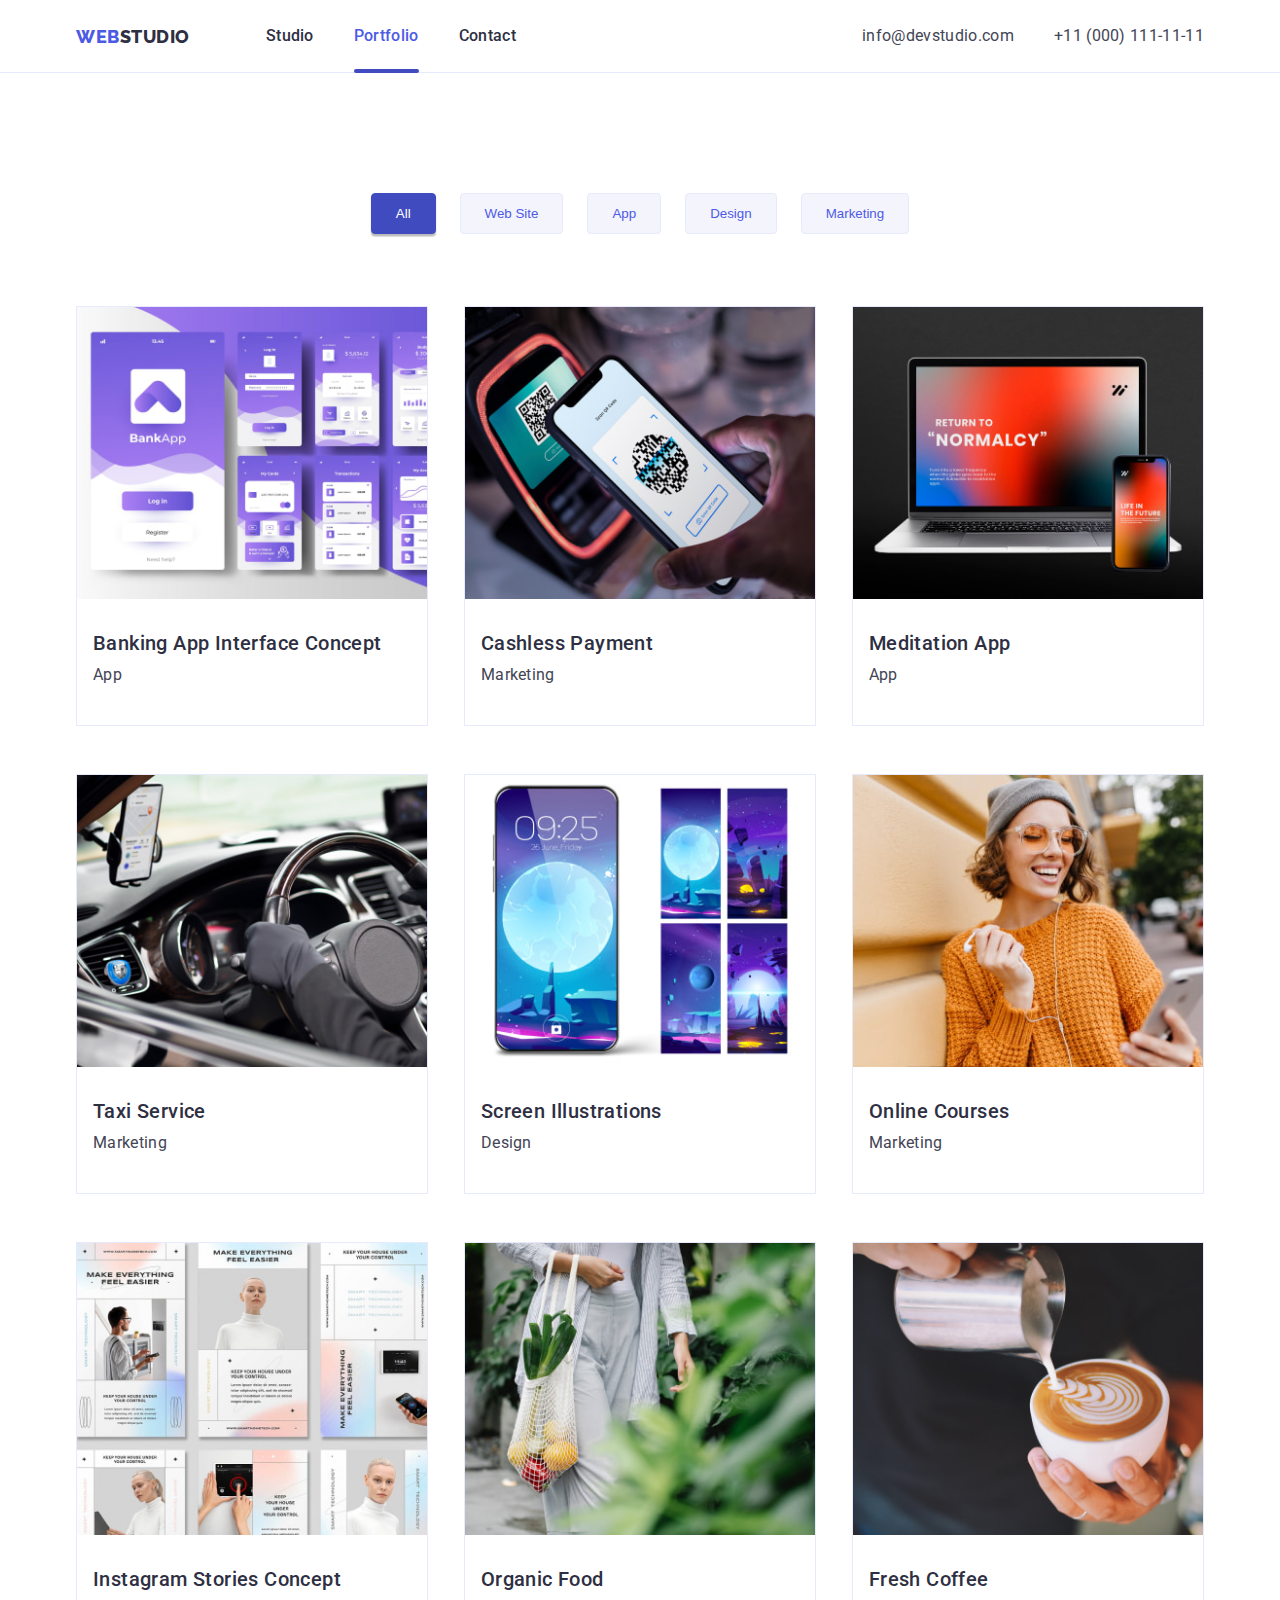
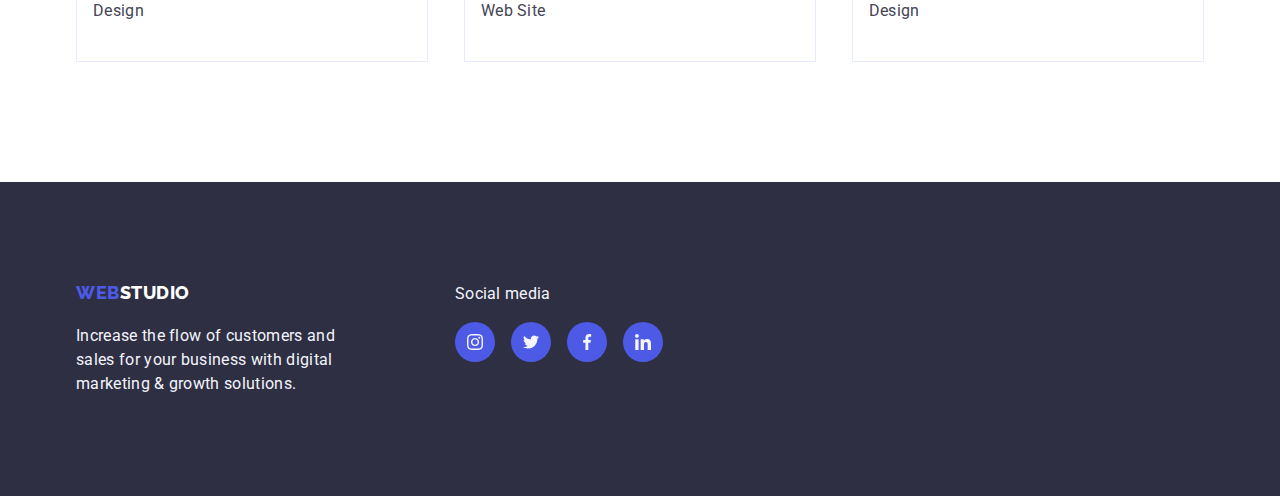
==== portfolio.html @ 749412f4 "copy hw4 files" ====
<!DOCTYPE html>
<html lang="en">

<head>
  <meta charset="UTF-8" />
  <meta name="viewport" content="width=device-width, initial-scale=1.0" />
  <title>WEBSTUDIO</title>
  <meta name="description" content="" />

  <link rel="stylesheet" href="css/styles.css" />
  <link href="https://fonts.googleapis.com/css2?family=Raleway:wght@800&family=Roboto:wght@400;500;700;900&display=swap"
    rel="stylesheet" />
  <link rel="stylesheet" href="https://cdnjs.cloudflare.com/ajax/libs/modern-normalize/2.0.0/modern-normalize.min.css"
    integrity="sha512-4xo8blKMVCiXpTaLzQSLSw3KFOVPWhm/TRtuPVc4WG6kUgjH6J03IBuG7JZPkcWMxJ5huwaBpOpnwYElP/m6wg=="
    crossorigin="anonymous" referrerpolicy="no-referrer" />
</head>

<body>
  <!-- Header Section -->
  <header class="header">
    <div class="container header-container">
      <nav class="main-header-nav">
        <!-- Nav bar -->
        <a href="/goit-markup-hw-04/index.html" class="nav-logo">
          <span class="logo-web">WEB</span>STUDIO
        </a>

        <ul class="main-header-menu">
          <li class="main-header-menu-item">
            <a class="main-header-menu-link" href="/goit-markup-hw-04/index.html">Studio</a>
          </li>
          <li class="main-header-menu-item">
            <a class="main-header-menu-link active" href="/goit-markup-hw-04/portfolio.html">Portfolio</a>
          </li>
          <li class="main-header-menu-item">
            <a class="main-header-menu-link" href="/goit-markup-hw-04/">Contact</a>
          </li>
        </ul>
      </nav>
      <address class="main-header-address">
        <a class="main-header-menu-tel-link" href="mailto:info@devstudio.com">info@devstudio.com</a>
        <a class="main-header-menu-num-link" href="tel:+110001111111">+11 (000) 111-11-11</a>
      </address>
    </div>
  </header>
  <main class="porfolio-main">
    <section class="portfolio">
      <div class="container">
        <h2 class="portfolio-title" hidden>Our Services and Products</h2>
        <ul class="filter-list">
          <li class="filter-list-item">
            <button id="all" class="portfolio-filter-button active" type="button">
              All
            </button>
          </li>
          <li class="filter-list-item">
            <button id="website" class="portfolio-filter-button" type="button">
              Web Site
            </button>
          </li>
          <li>
            <button id="app" class="portfolio-filter-button" type="button">
              App
            </button>
          </li>
          <li class="filter-list-item">
            <button id="design" class="portfolio-filter-button" type="button">
              Design
            </button>
          </li>
          <li class="filter-list-item">
            <button id="marketing" class="portfolio-filter-button" type="button">
              Marketing
            </button>
          </li>
        </ul>

        <ul class="portfolio-list">
          <li class="portfolio-list-item">
            <img src="images/banking-app-ui.jpg" alt="Bank App UI mockups with purple color family" />
            <div class="porfolio-list-details">
              <h3 class="portfolio-name">Banking App Interface Concept</h3>
              <p class="portfolio-type" data-category="App">App</p>
            </div>
          </li>
          <li class="portfolio-list-item">
            <img class="portfolio-item-image" src="images/cashless-payment.jpg"
              alt="a phone scanning QR code to make a transaction" />
            <div class="porfolio-list-details">
              <h3 class="portfolio-name">Cashless Payment</h3>
              <p class="portfolio-type" data-category="Marketing">Marketing</p>
            </div>
          </li>
          <li class="portfolio-list-item">
            <img class="portfolio-item-image" src="images/meditation-app.jpg"
              alt="Laptop and Phone Screen mockup with 'return to normalcy' text on it" />
            <div class="porfolio-list-details">
              <h3 class="portfolio-name">Meditation App</h3>
              <p class="portfolio-type" data-category="App">App</p>
            </div>
          </li>
          <li class="portfolio-list-item">
            <img class="portfolio-item-image" src="images/taxi-service.jpg"
              alt="Car's turning wheel with a phone holder hanging on the leftside frontview of the driver" />
            <div class="porfolio-list-details">
              <h3 class="portfolio-name">Taxi Service</h3>
              <p class="portfolio-type" data-category="Marketing">Marketing</p>
            </div>
          </li>
          <li class="portfolio-list-item">
            <img class="portfolio-item-image" src="images/screen-illustrations.jpg"
              alt="Moon light design graphics on a phone screen mockups" />
            <div class="porfolio-list-details">
              <h3 class="portfolio-name">Screen Illustrations</h3>
              <p class="portfolio-type" data-category="Design">Design</p>
            </div>
          </li>
          <li class="portfolio-list-item">
            <img class="portfolio-item-image" src="images/online-courses.jpg"
              alt="A happy woman wearing her clear eyeglasses, gray bonnet and orange knitted clothes holding her phone and right pair of her wired earphones" />
            <div class="porfolio-list-details">
              <h3 class="portfolio-name">Online Courses</h3>
              <p class="portfolio-type" data-category="Marketing">Marketing</p>
            </div>
          </li>
          <li class="portfolio-list-item">
            <img class="portfolio-item-image" src="images/insta-stories-concept.jpg"
              alt="A website design for social media content" />
            <div class="porfolio-list-details">
              <h3 class="portfolio-name">Instagram Stories Concept</h3>
              <p class="portfolio-type" data-category="Design">Design</p>
            </div>
          </li>
          <li class="portfolio-list-item">
            <img class="portfolio-item-image" src="images/organic-food.jpg"
              alt="Woman carrying fruits and Green leafy vegtables on a plastic bag" />
            <div class="porfolio-list-details">
              <h3 class="portfolio-name">Organic Food</h3>
              <p class="portfolio-type" data-category="Web Site">Web Site</p>
            </div>
          </li>
          <li class="portfolio-list-item">
            <img class="portfolio-item-image" src="images/fresh-coffee.jpg"
              alt="Moon light design graphics on a phone screen mockups" />
            <div class="porfolio-list-details">
              <h3 class="portfolio-name">Fresh Coffee</h3>
              <p class="portfolio-type" data-category="Design">Design</p>
            </div>
          </li>
        </ul>
      </div>
    </section>
  </main>


  <!-- Footer section -->
  <footer class="main-footer-section">
    <div class="footer-container container">
      <div class="footer-logo-wrapper">
        <a href="/goit-markup-hw-01/" class="footer-logo">
          <span class="footerlogo-web">WEB</span><span class="footerlogo-studio">STUDIO</span>
        </a>
        <p class="footer-text">
          Increase the flow of customers and <br />sales for your business with
          digital <br />marketing & growth solutions.
        </p>
      </div>
      <div class="footer-social-wrapper">
        <p class="footer-social-text">Social media</p>
        <ul class="footer-social-list">
          <li class="footer-social-item">
            <a class="footer-social-link" href="https://www.instagram.com/" target="_blank" rel="noopener no-referrer">
              <svg class="footer-social-icon">
                <use href="./images/icons.svg#instagram"></use>
              </svg>
            </a>
          </li>
          <li class="footer-social-item">
            <a class="footer-social-link" href="https://www.twitter.com/" target="_blank" rel="noopener no-referrer">
              <svg class="footer-social-icon">
                <use href="./images/icons.svg#twitter"></use>
              </svg>
            </a>
          </li>
          <li class="footer-social-item">
            <a class="footer-social-link" href="https://www.facebook.com/" target="_blank" rel="noopener no-referrer">
              <svg class="footer-social-icon">
                <use href="./images/icons.svg#facebook"></use>
              </svg>
            </a>
          </li>
          <li class="footer-social-item">
            <a class="footer-social-link" href="https://www.linkedin.com/" target="_blank" rel="noopener no-referrer">
              <svg class="footer-social-icon">
                <use href="./images/icons.svg#linkedin"></use>
              </svg>
            </a>
          </li>
        </ul>
      </div>
    </div>
  </footer>
  </div>
</body>

</html>
---- css/styles.css ----
* {
  margin: 0;
  padding: 0;
}

* {
  box-sizing: border-box;
}

@font-face {
  font-family: "Raleway";
  font-width: 400px;
  src: url("/fonts/Raleway-Bold.ttf");
}

:root {
  --color-iris: #4d5ae5;
  --color-ocean: #404bbf;
  --color-navyblue: #2e2f42;
  --color-white: #fff;
  --color-cloud: #f4f4fd;
  --color-slate: #434455;
  --color-lightslate: #8e8f99;
  --color-cornflower: #e7e9fc;
  --color-green: #31D0AA;
}

body {
  font-family: 'Roboto';
  font-size: 16px;
  font-style: normal;
  font-width: 400;
  line-height: 24px;
  letter-spacing: 0.32px;
}

ul {
  list-style-type: none;
  margin: 0;
  padding: 0;
}

p {
  font-size: 16px;

}

li {
  text-align: inherit;


}

a {
  text-decoration: none;
}

h1,
h2,
h3,
h4,
h5,
h6 {
  text-transform: capitalize;
  margin: 0;
  padding: 0;
}

h1 {
  font-size: 64px;
  font-style: normal;
  font-weight: 500;
  line-height: 24px;
  letter-spacing: 0.64px;
}

h2 {
  font-size: 36px;
  font-style: normal;
  font-weight: 700;
  line-height: 40px;
  letter-spacing: 0.72px;
}

h3 {
  font-size: 20px;
  font-style: normal;
  font-weight: 500;
  line-height: 24px;
  letter-spacing: 0.4px;

}

p {
  margin: 0;
  padding: 0;
}

img {
  width: 100%;
  height: auto;
}

button {
  border: none;
  cursor: pointer;
  outline: none;
}

section {
  /* display: flex;
  justify-content: center;
  align-items: center; */
  padding: 120px 0;

}

main {
  display: block;
  width: 100%;
}

.container {
  width: 1158px;
  margin: 0 auto;
  padding: 0 15px;
}

/* HEADER */
.header {
  border-bottom: 1px solid var(--color-cornflower);
  padding: 24px 0;
}

.header-container {
  display: flex;
  justify-content: space-between;

}

.main-header-nav {
  display: flex;
  align-items: center;
  gap: 76px;
}

.main-header-menu {
  display: flex;
  gap: 40px;
}

.main-header-address {
  display: flex;
  gap: 40px;
}


.main-header-menu,
.main-header-menu-contact,
.features-section-list,
.image_tiles,
.services-category-filter,
.services-image-tiles {
  color: var(--color-navyblue);
}

/* Navigation Bar Section */
.main-header-menu-item {
  position: relative;
}

.main-header-menu-item:hover .main-header-menu-link::after {
  width: 100%;
}

.main-header-menu-item:hover .main-header-menu-link {
  color: var(--color-ocean);
}

.main-header-menu-link::after {
  content: '';
  height: 4px;
  width: 0;
  background-color: var(--color-ocean);
  border-radius: 2px;
  position: absolute;
  left: 0;
  bottom: -25px;
}

.main-header-menu-link.active::after {
  content: '';
  height: 4px;
  width: 100%;
  color: var(--color-ocean);
  border-radius: 2px;
  position: absolute;
  left: 0;
  bottom: -25px;
}

.main-header-menu-link.active {
  color: var(--color-iris);
  text-decoration: none;
  font-size: 16px;
  font-style: normal;
  font-weight: 500;
  line-height: 24px;
  letter-spacing: 0.32px;

}

.main-header-menu-link {
  color: var(--color-navyblue);
  font-size: 16px;
  font-style: normal;
  font-weight: 500;
  line-height: 24px;
  letter-spacing: 0.32px;
}

.main-header-menu-tel-link,
.main-header-menu-num-link {
  color: var(--color-slate);
  text-decoration: none;
  font-size: 16px;
  font-style: normal;
  font-weight: 400px;
  line-height: 24px;
  letter-spacing: 0.32px;
}

.main-header-menu-link:hover,
.main-header-menu-tel-link:hover,
.main-header-menu-num-link:hover {
  color: var(--color-ocean);
}

/* Logo Section */
.nav-logo,
.footer-logo {
  font-family: "Raleway";
  color: var(--color-navyblue);
  font-size: 18px;
  font-style: normal;
  font-weight: 800;
  line-height: 21px;
  letter-spacing: 0.54px;
  text-transform: uppercase;

}



/* Hero Section */

.hero {
  background-image: linear-gradient(to right,
      rgba(46, 47, 66, 0.7),
      rgba(46, 47, 66, 0.7)),
    url(../images/hero-background.jpg);
  background-repeat: no-repeat;
  background-position: center;
  background-size: cover;

  /* background-color: var(--color-navyblue); */
  text-align: center;
  display: flex;
  align-items: center;
  justify-content: center;
  padding: 188px 0;
}

.hero-title {
  color: var(--color-white);
  text-align: center;
  font-size: 56px;
  font-style: normal;
  font-width: 700;
  line-height: 60px;
  letter-spacing: 1.12px;
  margin-bottom: 40px;

}


/* Call to Action Button */
.main-header-cta {
  padding: 16px 32px;
  align-items: flex-start;
  color: var(--color-white);
  background-color: var(--color-iris);
  font-width: 500;
  border-radius: 4px;
  box-shadow: 0px 4px 4px 0px rgba(0, 0, 0, 0.15);
}

.main-header-cta:hover {
  border-radius: 4px;
  background: var(--color-ocean);
  box-shadow: 0px 4px 4px 0px rgba(0, 0, 0, 0.15);
}

/* Feature section */

.features {
  display: flex;
  padding: 120px 0px;
}

.features-list {
  display: flex;
  justify-content: center;
  align-items: center;
  gap: 24px;
}

.features-icon {
  height: 64px;
  width: 64px;
}

.features-svg-box {
  width: 264px;
  height: 112px;
  background-color: var(--color-cloud);
  display: flex;
  justify-content: center;
  align-items: center;
  border-radius: 4px;
  margin-bottom: 8px;
}



.features-item-title {
  color: var(--navyblue, #2e2f42);
  margin-bottom: 8px;
}

.features-description {
  display: block;
  width: 264px;
  color: var(--color-slate);
}



/* Services Section */
.services-list {
  display: flex;
  justify-content: space-between;
  align-items: center;
  gap: 40px;
}

.services {
  flex-direction: column;
  padding: 0px 0px 120px;
}

.services-title {
  text-align: center;
  font-size: 32px;
  font-width: 500;
  margin-bottom: 40px;
  color: var(--color-navyblue);
}



/* Team Section */

.team {
  flex-direction: column;
  padding: 120px 0;
  background-color: var(--color-cloud);
}

.team-list-item {
  display: inline-flex;
  padding-bottom: 0px;
  flex-direction: column;
  justify-content: center;
  align-items: center;
  gap: 32px;
  background: var(--color-white);
  border-radius: 0px 0px 4px 4px;
  background: var(--color-white);
  box-shadow: 0px 2px 1px 0px rgba(46, 47, 66, 0.08), 0px 1px 1px 0px rgba(46, 47, 66, 0.16), 0px 1px 6px 0px rgba(46, 47, 66, 0.08);
}

.team-details {
  padding-bottom: 32px;
  gap: 32px;
  width: 100%;
  text-align: center;
}

.team-list {
  display: flex;
  justify-content: space-evenly;
  align-items: center;
  gap: 24px;
}


.team-title {
  text-align: center;
  font-size: 36px;
  font-style: normal;
  font-width: 700;
  line-height: 40px;
  letter-spacing: 0.72px;
  text-transform: capitalize;
  margin-bottom: 76px;
  color: var(--color-navyblue);
}

.team-item-name {
  font-size: 20px;
  text-align: center;
  font-style: normal;
  font-width: 500;
  line-height: 24px;
  letter-spacing: 0.4px;
  margin-bottom: 8px;
}

.team-item-job {
  color: var(--color-slate);
  text-align: center;
  font-size: 16px;
  font-style: normal;
  font-width: 400;
  line-height: 24px;
  /* 150% */
  letter-spacing: 0.32px;

}

.team-item-image {
  height: 260px;
  width: 264px;

}

.team-social-icons {
  display: flex;
  justify-content: center;
  gap: 24px;
  margin-top: 8px;

}

.social-item {
  height: 40px;
  width: 40px;
}

.team-social-link {
  width: 100%;
  height: 100%;
  border-radius: 50%;
  display: flex;
  align-items: center;
  justify-content: center;
  color: var(--color-cloud);
  background-color: var(--color-iris);

}

.team-social-link:hover {
  width: 100%;
  height: 100%;
  border-radius: 50%;
  display: flex;
  align-items: center;
  justify-content: center;
  color: var(--color-cloud);
  background-color: var(--color-ocean);

}


.social-icon {
  height: 16px;
  width: 16px;
  fill: currentColor;
}



/*Cutomers Section */


.customers-title {
  display: flex;
  justify-content: center;
  color: var(--color-navyblue);
  font-size: 36px;
  font-style: normal;
  font-weight: 700;
  line-height: 40px;
  letter-spacing: 0.72px;
  text-transform: capitalize;
  text-align: center;
  margin-bottom: 72px;
}

.customers-list {
  display: flex;
  justify-content: center;
  gap: 24px;

}

.customers-item {
  width: 168px;
  height: 88px;
}

.customers-link {
  display: flex;
  width: 100%;
  height: 100%;
  border: 1px solid var(--color-lightslate);
  border-radius: 5px;
  justify-content: center;
  align-items: center;
  color: var(--color-lightslate);
}

.customers-link:hover {
  display: flex;
  width: 100%;
  height: 100%;
  border: 1px solid var(--color-ocean);
  border-radius: 5px;
  justify-content: center;
  align-items: center;
  color: var(--color-ocean);
}

.customers-icon {
  width: 104px;
  height: 56px;
  fill: currentColor;
}




/* Footer Section */


.main-footer-section {

  background-color: var(--color-navyblue);
  color: var(--color-cloud);
  text-decoration: none;
  padding: 100px 0;
}

.footer-text {
  font-size: 16px;
  font-style: normal;
  font-width: 400;
  line-height: 24px;
  letter-spacing: 0.32px;
  margin-top: 17.5px;
}

/* -----PORTFOLIO------ */

.portfolio {
  padding: 120px 0;
  flex-direction: column;

}

.filter-list {
  display: flex;
  align-items: center;
  justify-content: center;
  gap: 24px;
  margin-bottom: 72px;
}

.portfolio-filter-button {
  background-color: var(--color-cloud);
  color: var(--color-iris);
  border: 1px solid var(--color-cornflower);
  padding: 12px 24px;
  border-radius: 4px;
  cursor: pointer;
  transition: background-color 0.3s, color 0.3s;
}

.portfolio-filter-button.active {
  background-color: var(--color-ocean);
  /* iris color on hover */
  border: 1px solid var(--color-ocean);
  color: var(--color-white);
  transition: border 0.3s, color 0.3s;
  border-radius: 4px;
  box-shadow: 0px 2px 2px 0px rgba(0, 0, 0, 0.12),
    0px 2px 1px 0px rgba(0, 0, 0, 0.08), 0px 3px 1px 0px rgba(0, 0, 0, 0.1);
}

.portfolio-list {
  display: flex;
  flex-wrap: wrap;
  justify-content: space-between;
  align-items: center;
  row-gap: 48px;
  column-gap: 24px;
}



.portfolio-list-item {
  display: flex;
  width: calc(33% - 20px);
  height: 420px;
  padding-bottom: 0px;
  flex-direction: column;
  gap: 32px;
  background: var(--color-white);
  border: 1px solid var(--color-cornflower);
}

.portfolio-list-item:hover {
  box-shadow: 0px 2px 1px 0px rgba(46, 47, 66, 0.08), 0px 1px 1px 0px rgba(46, 47, 66, 0.16), 0px 1px 6px 0px rgba(46, 47, 66, 0.08);
  cursor: pointer;
}

.porfolio-list-details {
  display: flex;
  padding: 0px 16px;
  flex-direction: column;
  justify-content: center;
  align-items: flex-start;
  gap: 8px;
  align-self: stretch;
}




.portfolio-filter-button:hover {
  background-color: var(--color-ocean);
  /* iris color on hover */
  border: 1px solid var(--color-ocean);
  color: var(--color-white);
  transition: border 0.3s, color 0.3s;
  border-radius: 4px;
  box-shadow: 0px 2px 2px 0px rgba(0, 0, 0, 0.12),
    0px 2px 1px 0px rgba(0, 0, 0, 0.08), 0px 3px 1px 0px rgba(0, 0, 0, 0.1);
}

.portfolio-filter-button:focus {
  outline: none;
  /* Remove default focus outline */
}

/* Optional: Add a subtle shadow effect */
/* .services-category-button:not(.active):hover {
  box-shadow: 0 2px 4px rgba(0, 0, 0, 0.2);
} */

.portfolio-name {
  color: var(--color-navyblue);
  font-size: 20px;
  font-style: normal;
  font-weight: 500;
  letter-spacing: 0.4px;
}

.portfolio-type {
  color: var(--color-slate);
}


.footerlogo-web,
.logo-web {
  color: var(--color-iris);
}

.logo-studio {
  font-family: "Raleway";
  color: var(--color-navyblue);
  font-size: 18px;
  font-style: normal;
  font-weight: 800;
  line-height: 21px;
  letter-spacing: 0.54px;
  text-transform: uppercase;
}

.footerlogo-studio {
  font-family: "Raleway";
  color: var(--color-white);
  font-size: 18px;
  font-style: normal;
  font-weight: 800;
  line-height: 21px;
  letter-spacing: 0.54px;
  text-transform: uppercase;
}

.footer-container {
  display: flex;
  align-items: flex-start;
}

.footer-social-text {
  display: flex;
}

.footer-social-wrapper {
  margin-left: 120px;

}

.footer-social-list {
  flex-wrap: wrap;
  display: flex;
  gap: 16px;
  margin-top: 16px;

}

.footer-social-item {
  height: 40px;
  width: 40px;

}

.footer-social-link {
  width: 100%;
  height: 100%;
  border-radius: 50%;
  display: flex;
  align-items: center;
  justify-content: center;
  color: var(--color-cloud);
  background-color: var(--color-iris);

}

.footer-social-link:hover {
  background-color: var(--color-green);

}


.footer-social-icon {
  height: 16px;
  width: 16px;
  fill: currentColor;
}
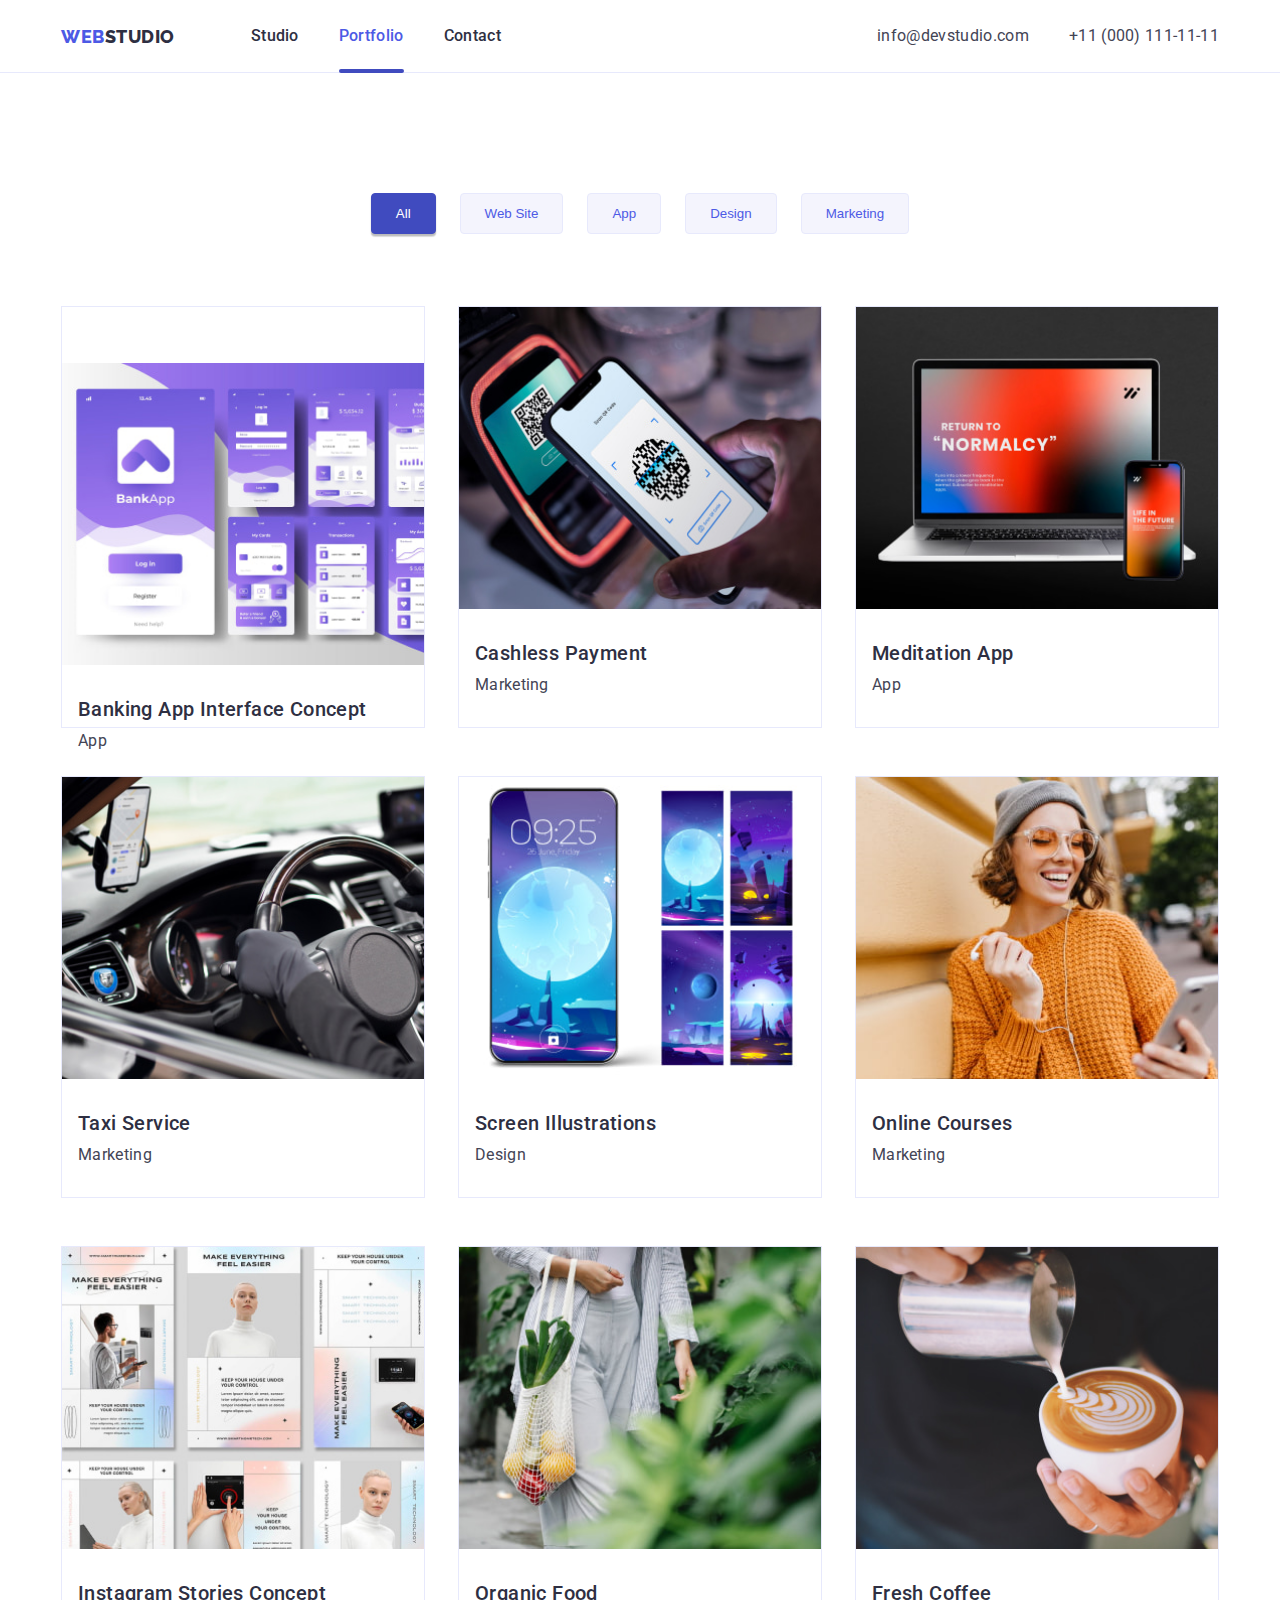
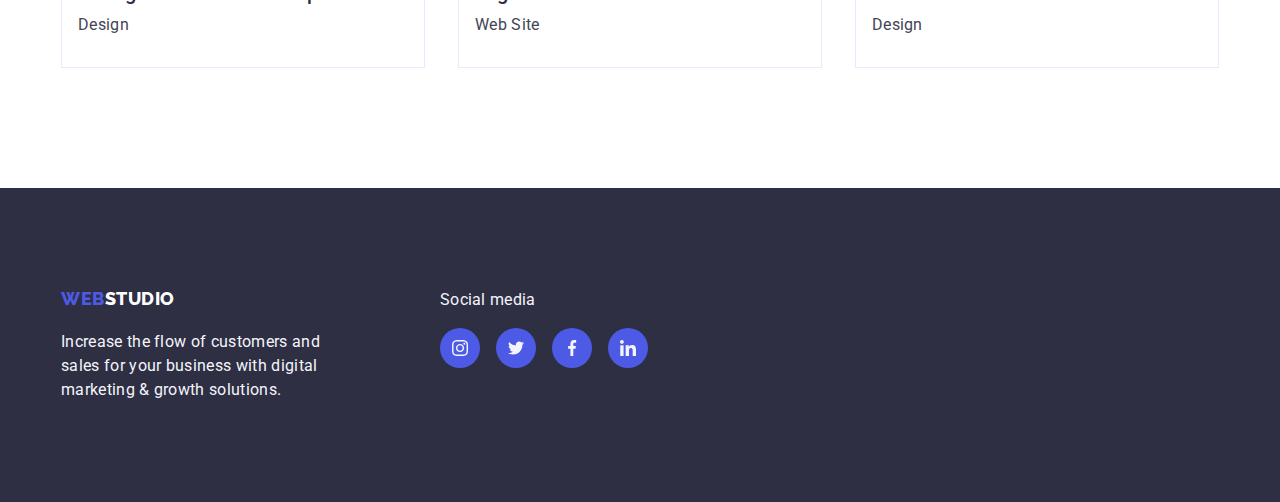
==== commit 9f705571: "try modal" ====
--- a/portfolio.html
+++ b/portfolio.html
@@ -77,6 +77,9 @@
 
         <ul class="portfolio-list">
           <li class="portfolio-list-item">
+            <figure class="porfolio-figure">
+              <img src="">
+            </figure>
             <img src="images/banking-app-ui.jpg" alt="Bank App UI mockups with purple color family" />
             <div class="porfolio-list-details">
               <h3 class="portfolio-name">Banking App Interface Concept</h3>
@@ -201,6 +204,8 @@
     </div>
   </footer>
   </div>
+
+
 </body>
 
 </html>--- a/css/styles.css
+++ b/css/styles.css
@@ -4,7 +4,7 @@
 }
 
 * {
-  box-sizing: border-box;
+  box-sizing: inherit;
 }
 
 @font-face {
@@ -255,13 +255,14 @@
 /* Hero Section */
 
 .hero {
+  background-color: var(--color-navyblue);
   background-image: linear-gradient(to right,
       rgba(46, 47, 66, 0.7),
       rgba(46, 47, 66, 0.7)),
     url(../images/hero-background.jpg);
   background-repeat: no-repeat;
-  background-position: center;
-  background-size: cover;
+  background-position: center, center;
+  background-size: 1440px, 1440px;
 
   /* background-color: var(--color-navyblue); */
   text-align: center;
@@ -276,7 +277,7 @@
   text-align: center;
   font-size: 56px;
   font-style: normal;
-  font-width: 700;
+  font-weight: 700;
   line-height: 60px;
   letter-spacing: 1.12px;
   margin-bottom: 40px;
@@ -290,9 +291,10 @@
   align-items: flex-start;
   color: var(--color-white);
   background-color: var(--color-iris);
-  font-width: 500;
+  font-weight: 500;
   border-radius: 4px;
   box-shadow: 0px 4px 4px 0px rgba(0, 0, 0, 0.15);
+  transition: background-color 250ms cubic-bezier(0.4, 0, 0.2, 1);
 }
 
 .main-header-cta:hover {
@@ -570,6 +572,82 @@
   letter-spacing: 0.32px;
   margin-top: 17.5px;
 }
+
+
+
+/* MODAL */
+
+.backdrop {
+  position: fixed;
+  top: 0;
+  left: 0;
+  width: 100%;
+  height: 100%;
+  background-color: rgba(46, 47, 66, 0.4);
+  opacity: 1;
+  transition: opacity 250ms cubic-bezier(0.4, 0, 0.2, 1);
+}
+
+.modal {
+  position: absolute;
+  top: 50%;
+  left: 50%;
+  min-width: 408px;
+  min-height: 584px;
+  background-color: var(--dairy, #fcfcfc);
+  box-shadow: 0px 2px 1px 0px rgba(0, 0, 0, 0.2),
+    0px 1px 3px 0px rgba(0, 0, 0, 0.12), 0px 1px 1px 0px rgba(0, 0, 0, 0.14);
+  border-radius: 4px;
+
+  transform: translate(-50%, -50%) scale(1);
+  transition: transform 250ms cubic-bezier(0.4, 0, 0.2, 1);
+}
+
+.backdrop.is-hidden .modal {
+  transform: translate(-50%, -50%) scale(0);
+}
+
+.modal-close {
+  position: absolute;
+  top: 8px;
+  right: 8px;
+  padding: 0;
+  display: flex;
+  justify-content: center;
+  align-items: center;
+  width: 30px;
+  height: 30px;
+
+  background-color: var(--cornflower, #e7e9fc);
+  color: var(--navyblue);
+  border: 1px solid rgba(0, 0, 0, 0.1);
+  border-radius: 15px;
+  cursor: pointer;
+
+  transition: color 250ms cubic-bezier(0.4, 0, 0.2, 1),
+    background-color 250ms cubic-bezier(0.4, 0, 0.2, 1);
+}
+
+.is-hidden {
+  visibility: none;
+  opacity: 0;
+  pointer-events: none;
+}
+
+.modal-close-icon {
+  fill: currentColor;
+}
+
+.modal-close:hover,
+.modal-close:focus {
+  background-color: var(--ocean);
+  color: var(--white);
+}
+
+
+
+
+
 
 /* -----PORTFOLIO------ */
 
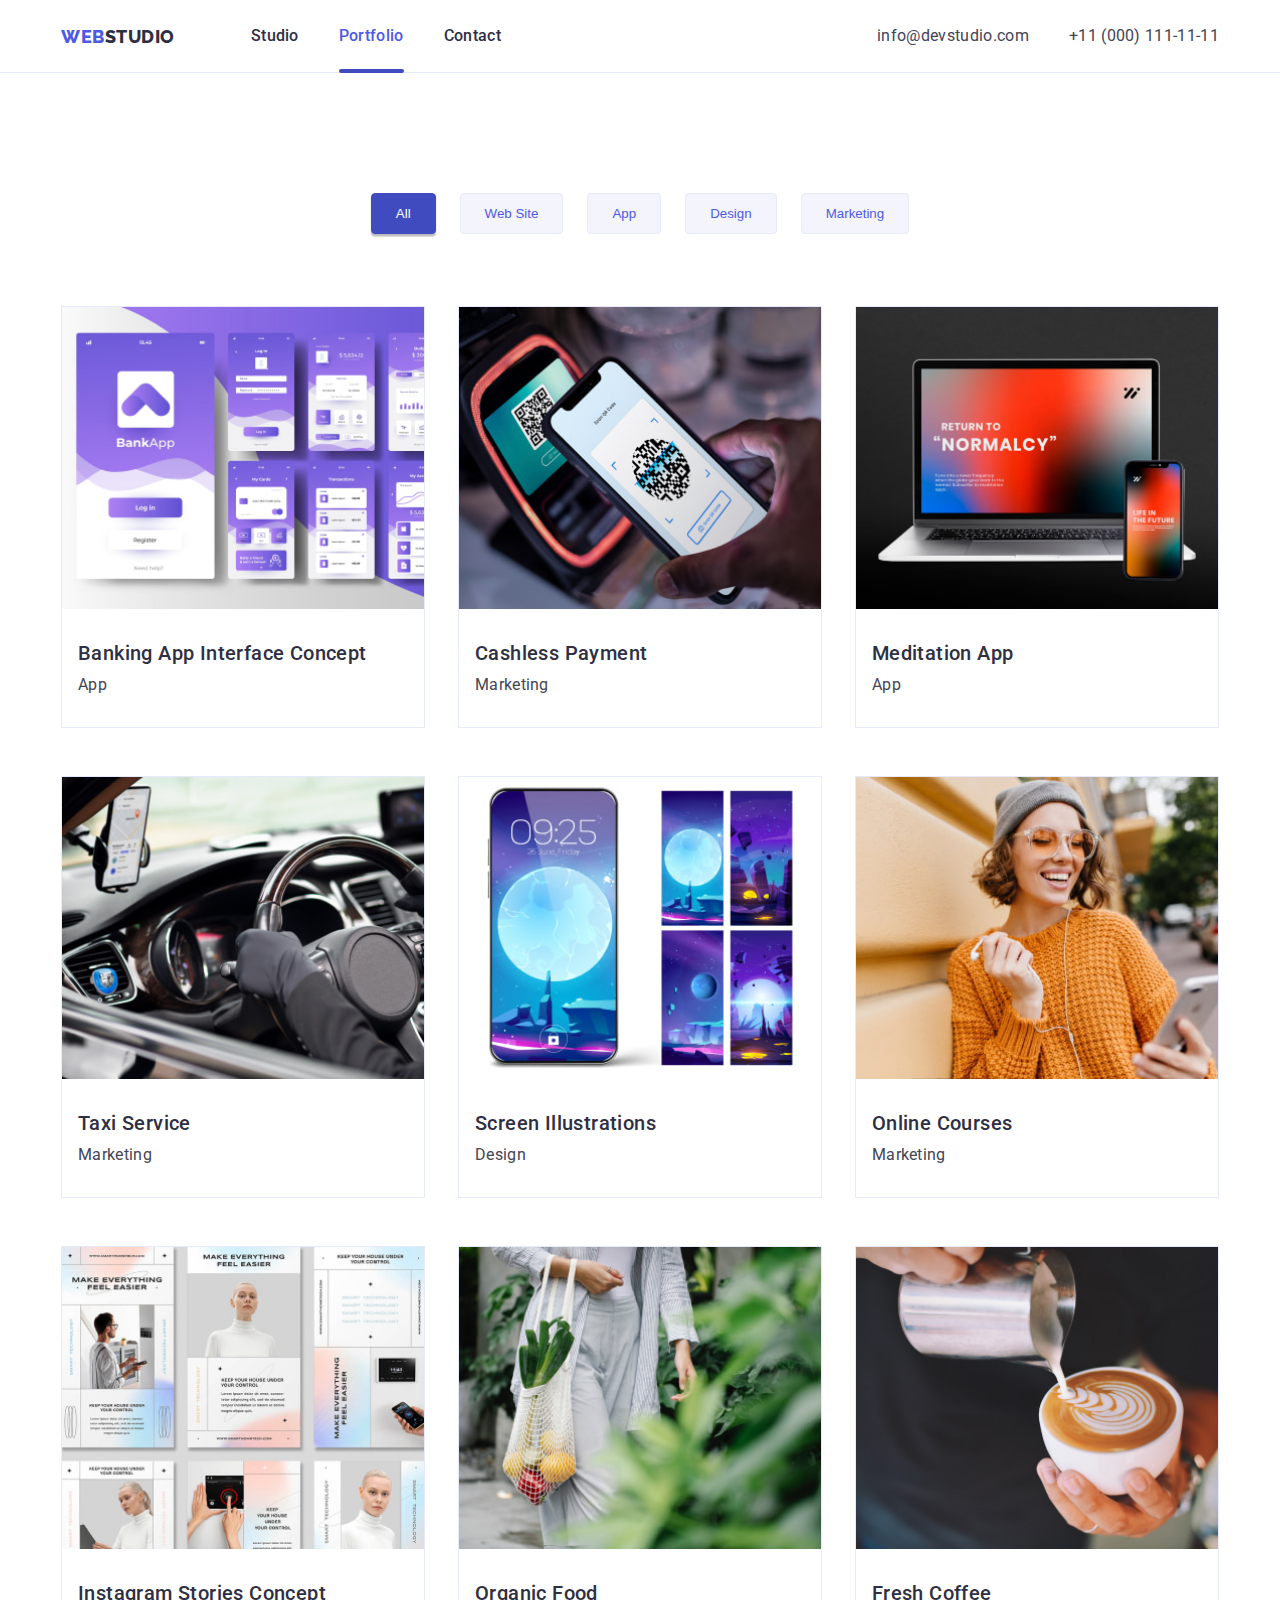
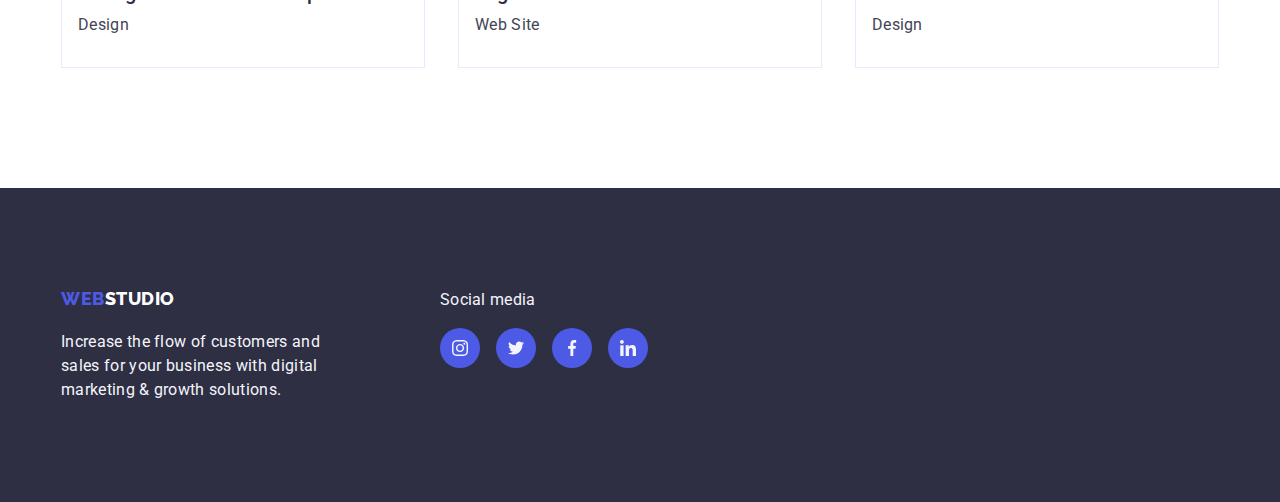
==== commit a7886243: "modal" ====
--- a/portfolio.html
+++ b/portfolio.html
@@ -77,9 +77,9 @@
 
         <ul class="portfolio-list">
           <li class="portfolio-list-item">
-            <figure class="porfolio-figure">
-              <img src="">
-            </figure>
+            <!-- <figure class="porfolio-figure">
+              <img src=""></figure>
+            </figure> -->
             <img src="images/banking-app-ui.jpg" alt="Bank App UI mockups with purple color family" />
             <div class="porfolio-list-details">
               <h3 class="portfolio-name">Banking App Interface Concept</h3>
--- a/css/styles.css
+++ b/css/styles.css
@@ -17,6 +17,7 @@
   --color-iris: #4d5ae5;
   --color-ocean: #404bbf;
   --color-navyblue: #2e2f42;
+  --color-dairy: #fcfcfc;
   --color-white: #fff;
   --color-cloud: #f4f4fd;
   --color-slate: #434455;
@@ -577,17 +578,6 @@
 
 /* MODAL */
 
-.backdrop {
-  position: fixed;
-  top: 0;
-  left: 0;
-  width: 100%;
-  height: 100%;
-  background-color: rgba(46, 47, 66, 0.4);
-  opacity: 1;
-  transition: opacity 250ms cubic-bezier(0.4, 0, 0.2, 1);
-}
-
 .modal {
   position: absolute;
   top: 50%;
@@ -598,9 +588,19 @@
   box-shadow: 0px 2px 1px 0px rgba(0, 0, 0, 0.2),
     0px 1px 3px 0px rgba(0, 0, 0, 0.12), 0px 1px 1px 0px rgba(0, 0, 0, 0.14);
   border-radius: 4px;
-
   transform: translate(-50%, -50%) scale(1);
   transition: transform 250ms cubic-bezier(0.4, 0, 0.2, 1);
+}
+
+.backdrop {
+  position: fixed;
+  top: 0;
+  left: 0;
+  width: 100%;
+  height: 100%;
+  background-color: rgba(46, 47, 66, 0.4);
+  opacity: 1;
+  transition: opacity 250ms cubic-bezier(0.4, 0, 0.2, 1);
 }
 
 .backdrop.is-hidden .modal {
@@ -617,21 +617,19 @@
   align-items: center;
   width: 30px;
   height: 30px;
-
   background-color: var(--cornflower, #e7e9fc);
   color: var(--navyblue);
   border: 1px solid rgba(0, 0, 0, 0.1);
   border-radius: 15px;
   cursor: pointer;
-
   transition: color 250ms cubic-bezier(0.4, 0, 0.2, 1),
     background-color 250ms cubic-bezier(0.4, 0, 0.2, 1);
 }
 
 .is-hidden {
-  visibility: none;
+  display: none;
   opacity: 0;
-  pointer-events: none;
+  /* pointer-events: none; */
 }
 
 .modal-close-icon {
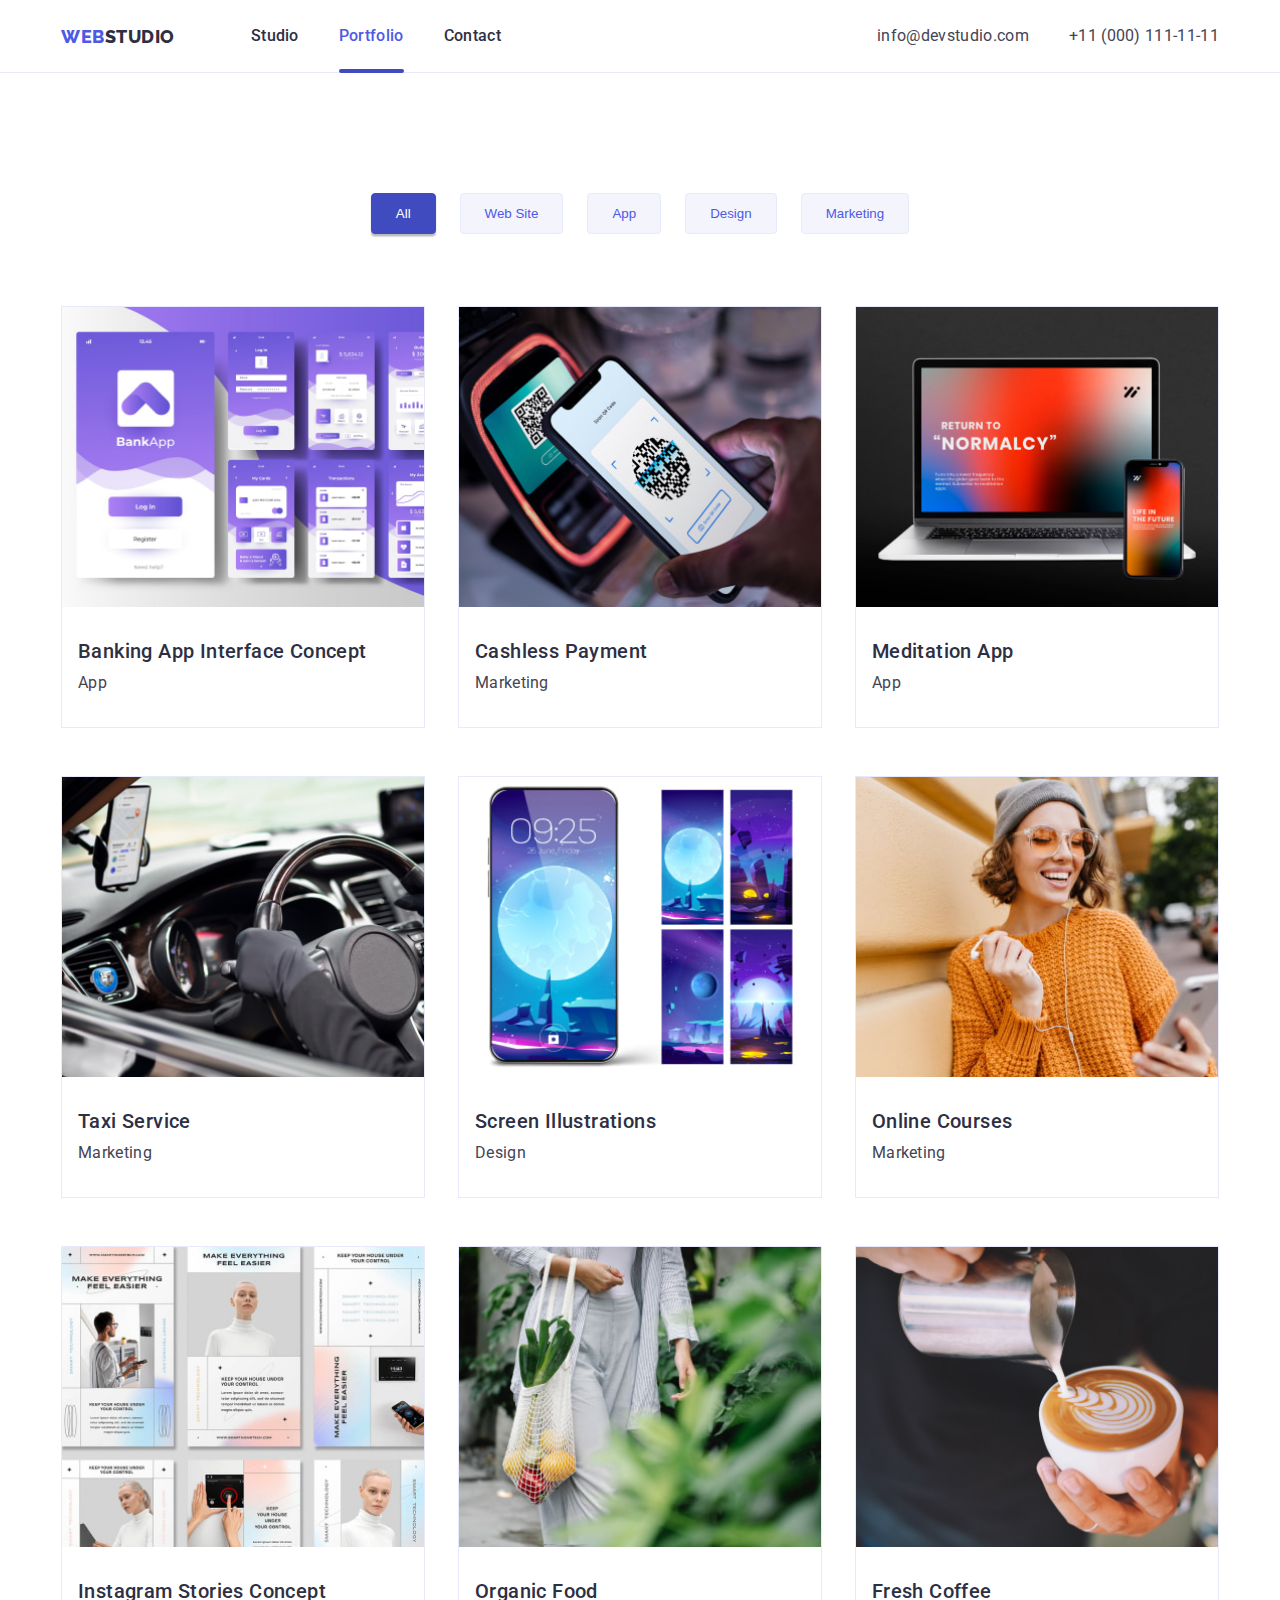
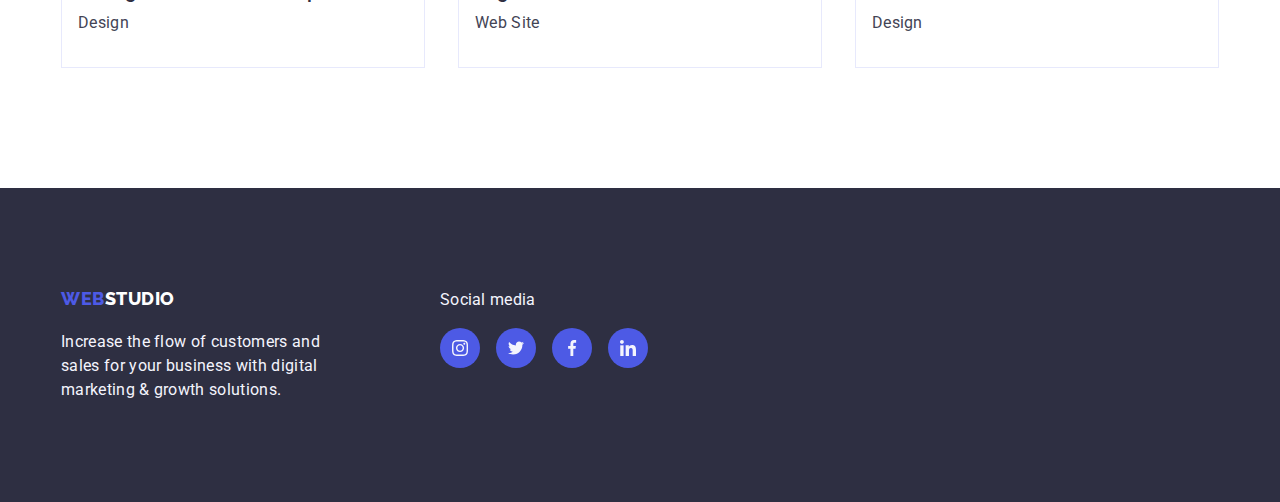
==== commit ec889925: "hw4 submission" ====
--- a/portfolio.html
+++ b/portfolio.html
@@ -21,19 +21,19 @@
     <div class="container header-container">
       <nav class="main-header-nav">
         <!-- Nav bar -->
-        <a href="/goit-markup-hw-04/index.html" class="nav-logo">
+        <a href="/goit-markup-hw-05/index.html" class="nav-logo">
           <span class="logo-web">WEB</span>STUDIO
         </a>
 
         <ul class="main-header-menu">
           <li class="main-header-menu-item">
-            <a class="main-header-menu-link" href="/goit-markup-hw-04/index.html">Studio</a>
+            <a class="main-header-menu-link" href="/goit-markup-hw-05/index.html">Studio</a>
           </li>
           <li class="main-header-menu-item">
-            <a class="main-header-menu-link active" href="/goit-markup-hw-04/portfolio.html">Portfolio</a>
+            <a class="main-header-menu-link active" href="/goit-markup-hw-05/portfolio.html">Portfolio</a>
           </li>
           <li class="main-header-menu-item">
-            <a class="main-header-menu-link" href="/goit-markup-hw-04/">Contact</a>
+            <a class="main-header-menu-link" href="/goit-markup-hw-05/">Contact</a>
           </li>
         </ul>
       </nav>
@@ -77,74 +77,142 @@
 
         <ul class="portfolio-list">
           <li class="portfolio-list-item">
-            <!-- <figure class="porfolio-figure">
-              <img src=""></figure>
-            </figure> -->
-            <img src="images/banking-app-ui.jpg" alt="Bank App UI mockups with purple color family" />
+            <figure class="porfolio-figure">
+              <img src="images/banking-app-ui.jpg" alt="Bank App UI mockups with purple color family" />
+              <figcaption>
+                14 Stylish and User-Friendly App Design Concepts · Task Manager App · Calorie Tracker App · Exotic Fruit
+                Ecommerce App ·
+                Cloud Storage App
+              </figcaption>
+            </figure>
             <div class="porfolio-list-details">
               <h3 class="portfolio-name">Banking App Interface Concept</h3>
               <p class="portfolio-type" data-category="App">App</p>
             </div>
           </li>
           <li class="portfolio-list-item">
-            <img class="portfolio-item-image" src="images/cashless-payment.jpg"
-              alt="a phone scanning QR code to make a transaction" />
+            <figure class="porfolio-figure">
+              <img class="portfolio-item-image" src="images/cashless-payment.jpg"
+                alt="a phone scanning QR code to make a transaction" />
+              <figcaption>
+                14 Stylish and User-Friendly App Design Concepts · Task Manager App · Calorie Tracker App · Exotic Fruit
+                Ecommerce App ·
+                Cloud Storage App
+              </figcaption>
+            </figure>
+
             <div class="porfolio-list-details">
               <h3 class="portfolio-name">Cashless Payment</h3>
               <p class="portfolio-type" data-category="Marketing">Marketing</p>
             </div>
           </li>
           <li class="portfolio-list-item">
-            <img class="portfolio-item-image" src="images/meditation-app.jpg"
-              alt="Laptop and Phone Screen mockup with 'return to normalcy' text on it" />
+            <figure class="porfolio-figure">
+              <img class="portfolio-item-image" src="images/meditation-app.jpg"
+                alt="Laptop and Phone Screen mockup with 'return to normalcy' text on it" />
+              <figcaption>
+                14 Stylish and User-Friendly App Design Concepts · Task Manager App · Calorie Tracker App · Exotic Fruit
+                Ecommerce App ·
+                Cloud Storage App
+              </figcaption>
+            </figure>
+
             <div class="porfolio-list-details">
               <h3 class="portfolio-name">Meditation App</h3>
               <p class="portfolio-type" data-category="App">App</p>
             </div>
           </li>
           <li class="portfolio-list-item">
-            <img class="portfolio-item-image" src="images/taxi-service.jpg"
-              alt="Car's turning wheel with a phone holder hanging on the leftside frontview of the driver" />
+            <figure class="porfolio-figure">
+              <img class="portfolio-item-image" src="images/taxi-service.jpg"
+                alt="Car's turning wheel with a phone holder hanging on the leftside frontview of the driver" />
+              <figcaption>
+                14 Stylish and User-Friendly App Design Concepts · Task Manager App · Calorie Tracker App · Exotic Fruit
+                Ecommerce App ·
+                Cloud Storage App
+              </figcaption>
+            </figure>
+
             <div class="porfolio-list-details">
               <h3 class="portfolio-name">Taxi Service</h3>
               <p class="portfolio-type" data-category="Marketing">Marketing</p>
             </div>
           </li>
           <li class="portfolio-list-item">
-            <img class="portfolio-item-image" src="images/screen-illustrations.jpg"
-              alt="Moon light design graphics on a phone screen mockups" />
+            <figure class="porfolio-figure">
+              <img class="portfolio-item-image" src="images/screen-illustrations.jpg"
+                alt="Moon light design graphics on a phone screen mockups" />
+              <figcaption>
+                14 Stylish and User-Friendly App Design Concepts · Task Manager App · Calorie Tracker App · Exotic Fruit
+                Ecommerce App ·
+                Cloud Storage App
+              </figcaption>
+            </figure>
+
             <div class="porfolio-list-details">
               <h3 class="portfolio-name">Screen Illustrations</h3>
               <p class="portfolio-type" data-category="Design">Design</p>
             </div>
           </li>
           <li class="portfolio-list-item">
-            <img class="portfolio-item-image" src="images/online-courses.jpg"
-              alt="A happy woman wearing her clear eyeglasses, gray bonnet and orange knitted clothes holding her phone and right pair of her wired earphones" />
+            <figure class="porfolio-figure">
+              <img class="portfolio-item-image" src="images/online-courses.jpg"
+                alt="A happy woman wearing her clear eyeglasses, gray bonnet and orange knitted clothes holding her phone and right pair of her wired earphones" />
+              <figcaption>
+                14 Stylish and User-Friendly App Design Concepts · Task Manager App · Calorie Tracker App · Exotic Fruit
+                Ecommerce App ·
+                Cloud Storage App
+              </figcaption>
+            </figure>
+
+
             <div class="porfolio-list-details">
               <h3 class="portfolio-name">Online Courses</h3>
               <p class="portfolio-type" data-category="Marketing">Marketing</p>
             </div>
           </li>
           <li class="portfolio-list-item">
-            <img class="portfolio-item-image" src="images/insta-stories-concept.jpg"
-              alt="A website design for social media content" />
+            <figure class="porfolio-figure">
+              <img class="portfolio-item-image" src="images/insta-stories-concept.jpg"
+                alt="A website design for social media content" />
+              <figcaption>
+                14 Stylish and User-Friendly App Design Concepts · Task Manager App · Calorie Tracker App · Exotic Fruit
+                Ecommerce App ·
+                Cloud Storage App
+              </figcaption>
+            </figure>
             <div class="porfolio-list-details">
               <h3 class="portfolio-name">Instagram Stories Concept</h3>
               <p class="portfolio-type" data-category="Design">Design</p>
             </div>
           </li>
           <li class="portfolio-list-item">
-            <img class="portfolio-item-image" src="images/organic-food.jpg"
-              alt="Woman carrying fruits and Green leafy vegtables on a plastic bag" />
+            <figure class="porfolio-figure">
+              <img class="portfolio-item-image" src="images/organic-food.jpg"
+                alt="Woman carrying fruits and Green leafy vegtables on a plastic bag" />
+              <figcaption>
+                14 Stylish and User-Friendly App Design Concepts · Task Manager App · Calorie Tracker App · Exotic Fruit
+                Ecommerce App ·
+                Cloud Storage App
+              </figcaption>
+            </figure>
+
             <div class="porfolio-list-details">
               <h3 class="portfolio-name">Organic Food</h3>
               <p class="portfolio-type" data-category="Web Site">Web Site</p>
             </div>
           </li>
           <li class="portfolio-list-item">
-            <img class="portfolio-item-image" src="images/fresh-coffee.jpg"
-              alt="Moon light design graphics on a phone screen mockups" />
+            <figure class="porfolio-figure">
+              <img class="portfolio-item-image" src="images/fresh-coffee.jpg"
+                alt="Barista pouring frothed milk to a Cup and making a Tulip Latte Art" />
+              <figcaption>
+                14 Stylish and User-Friendly App Design Concepts · Task Manager App · Calorie Tracker App · Exotic Fruit
+                Ecommerce App ·
+                Cloud Storage App
+              </figcaption>
+            </figure>
+
             <div class="porfolio-list-details">
               <h3 class="portfolio-name">Fresh Coffee</h3>
               <p class="portfolio-type" data-category="Design">Design</p>
--- a/css/styles.css
+++ b/css/styles.css
@@ -9,7 +9,7 @@
 
 @font-face {
   font-family: "Raleway";
-  font-width: 400px;
+  font-weight: 400px;
   src: url("/fonts/Raleway-Bold.ttf");
 }
 
@@ -30,7 +30,7 @@
   font-family: 'Roboto';
   font-size: 16px;
   font-style: normal;
-  font-width: 400;
+  font-weight: 400;
   line-height: 24px;
   letter-spacing: 0.32px;
 }
@@ -97,6 +97,11 @@
   padding: 0;
 }
 
+figure {
+  margin: 0px;
+
+}
+
 img {
   width: 100%;
   height: auto;
@@ -187,6 +192,10 @@
   position: absolute;
   left: 0;
   bottom: -25px;
+  transition: width 250ms cubic-bezier(0.4, 0, 0.2, 1),
+    background-color 250ms cubic-bezier(0.4, 0, 0.2, 1),
+    border 250ms cubic-bezier(0.4, 0, 0.2, 1);
+
 }
 
 .main-header-menu-link.active::after {
@@ -235,6 +244,7 @@
 .main-header-menu-tel-link:hover,
 .main-header-menu-num-link:hover {
   color: var(--color-ocean);
+  transition: color 250ms cubic-bezier(0.4, 0, 0.2, 1);
 }
 
 /* Logo Section */
@@ -256,16 +266,13 @@
 /* Hero Section */
 
 .hero {
-  background-color: var(--color-navyblue);
   background-image: linear-gradient(to right,
       rgba(46, 47, 66, 0.7),
       rgba(46, 47, 66, 0.7)),
     url(../images/hero-background.jpg);
   background-repeat: no-repeat;
-  background-position: center, center;
-  background-size: 1440px, 1440px;
-
-  /* background-color: var(--color-navyblue); */
+  background-position: center;
+  background-size: cover;
   text-align: center;
   display: flex;
   align-items: center;
@@ -365,7 +372,7 @@
 .services-title {
   text-align: center;
   font-size: 32px;
-  font-width: 500;
+  font-weight: 500;
   margin-bottom: 40px;
   color: var(--color-navyblue);
 }
@@ -412,7 +419,7 @@
   text-align: center;
   font-size: 36px;
   font-style: normal;
-  font-width: 700;
+  font-weight: 700;
   line-height: 40px;
   letter-spacing: 0.72px;
   text-transform: capitalize;
@@ -424,7 +431,7 @@
   font-size: 20px;
   text-align: center;
   font-style: normal;
-  font-width: 500;
+  font-weight: 500;
   line-height: 24px;
   letter-spacing: 0.4px;
   margin-bottom: 8px;
@@ -435,7 +442,7 @@
   text-align: center;
   font-size: 16px;
   font-style: normal;
-  font-width: 400;
+  font-weight: 400;
   line-height: 24px;
   /* 150% */
   letter-spacing: 0.32px;
@@ -470,6 +477,7 @@
   justify-content: center;
   color: var(--color-cloud);
   background-color: var(--color-iris);
+  transition: background-color 250ms cubic-bezier(0.4, 0, 0.2, 1);
 
 }
 
@@ -482,6 +490,7 @@
   justify-content: center;
   color: var(--color-cloud);
   background-color: var(--color-ocean);
+
 
 }
 
@@ -494,7 +503,7 @@
 
 
 
-/*Cutomers Section */
+/*Cutomers Section*/
 
 
 .customers-title {
@@ -532,6 +541,7 @@
   justify-content: center;
   align-items: center;
   color: var(--color-lightslate);
+  transition: color 250ms cubic-bezier(0.4, 0, 0.2, 1), border 250ms cubic-bezier(0.4, 0, 0.2, 1);
 }
 
 .customers-link:hover {
@@ -558,7 +568,6 @@
 
 
 .main-footer-section {
-
   background-color: var(--color-navyblue);
   color: var(--color-cloud);
   text-decoration: none;
@@ -568,7 +577,7 @@
 .footer-text {
   font-size: 16px;
   font-style: normal;
-  font-width: 400;
+  font-weight: 400;
   line-height: 24px;
   letter-spacing: 0.32px;
   margin-top: 17.5px;
@@ -577,6 +586,16 @@
 
 
 /* MODAL */
+.backdrop {
+  position: absolute;
+  top: 0;
+  left: 0;
+  width: 100%;
+  height: 100%;
+  background-color: rgba(46, 47, 66, 0.4);
+  opacity: 1;
+  transition: opacity 250ms cubic-bezier(0.4, 0, 0.2, 1);
+}
 
 .modal {
   position: absolute;
@@ -592,16 +611,8 @@
   transition: transform 250ms cubic-bezier(0.4, 0, 0.2, 1);
 }
 
-.backdrop {
-  position: fixed;
-  top: 0;
-  left: 0;
-  width: 100%;
-  height: 100%;
-  background-color: rgba(46, 47, 66, 0.4);
-  opacity: 1;
-  transition: opacity 250ms cubic-bezier(0.4, 0, 0.2, 1);
-}
+
+
 
 .backdrop.is-hidden .modal {
   transform: translate(-50%, -50%) scale(0);
@@ -626,23 +637,21 @@
     background-color 250ms cubic-bezier(0.4, 0, 0.2, 1);
 }
 
-.is-hidden {
-  display: none;
-  opacity: 0;
-  /* pointer-events: none; */
-}
-
 .modal-close-icon {
   fill: currentColor;
 }
 
 .modal-close:hover,
 .modal-close:focus {
-  background-color: var(--ocean);
-  color: var(--white);
-}
-
-
+  background-color: var(--color-ocean);
+  color: var(--color-white);
+}
+
+.is-hidden {
+  visibility: none;
+  opacity: 0;
+  pointer-events: none;
+}
 
 
 
@@ -693,7 +702,13 @@
   column-gap: 24px;
 }
 
-
+figcaption {
+  font-size: 16px;
+  font-style: normal;
+  font-weight: 400;
+  line-height: 24px;
+  letter-spacing: 0.32px;
+}
 
 .portfolio-list-item {
   display: flex;
@@ -706,9 +721,47 @@
   border: 1px solid var(--color-cornflower);
 }
 
+.porfolio-figure {
+  width: 100%;
+  height: 300px;
+  position: relative;
+  overflow: hidden;
+
+}
+
+.portfolio-list-item:hover figcaption {
+  transform: translateY(0);
+}
+
+.porfolio-figure img {
+  display: block;
+  width: 100%;
+  height: 100%;
+  object-fit: cover;
+  object-position: center;
+}
+
+.porfolio-figure figcaption {
+  position: absolute;
+  top: 0px;
+  left: 0px;
+  width: 100%;
+  height: 100%;
+  background: var(--color-iris);
+  padding: 0px 32px;
+  color: var(--color-white);
+  text-align: left;
+  align-items: center;
+  display: flex;
+  transition: transform 250ms cubic-bezier(0, .76, .18, 1);
+  transform: translateY(100%);
+}
+
+
 .portfolio-list-item:hover {
-  box-shadow: 0px 2px 1px 0px rgba(46, 47, 66, 0.08), 0px 1px 1px 0px rgba(46, 47, 66, 0.16), 0px 1px 6px 0px rgba(46, 47, 66, 0.08);
+  box-shadow: 0px 4px 3px 0px rgba(46, 47, 66, 0.08), 0px 3px 3px 0px rgba(46, 47, 66, 0.16), 0px 3px 8px 0px rgba(46, 47, 66, 0.08);
   cursor: pointer;
+  transition: box-shadow 50ms cubic-bezier(0.4, 0, 0.2, 1);
 }
 
 .porfolio-list-details {
@@ -720,6 +773,8 @@
   gap: 8px;
   align-self: stretch;
 }
+
+
 
 
 
@@ -822,6 +877,7 @@
   justify-content: center;
   color: var(--color-cloud);
   background-color: var(--color-iris);
+  transition: background-color 250ms cubic-bezier(0.4, 0, 0.2, 1);
 
 }
 
